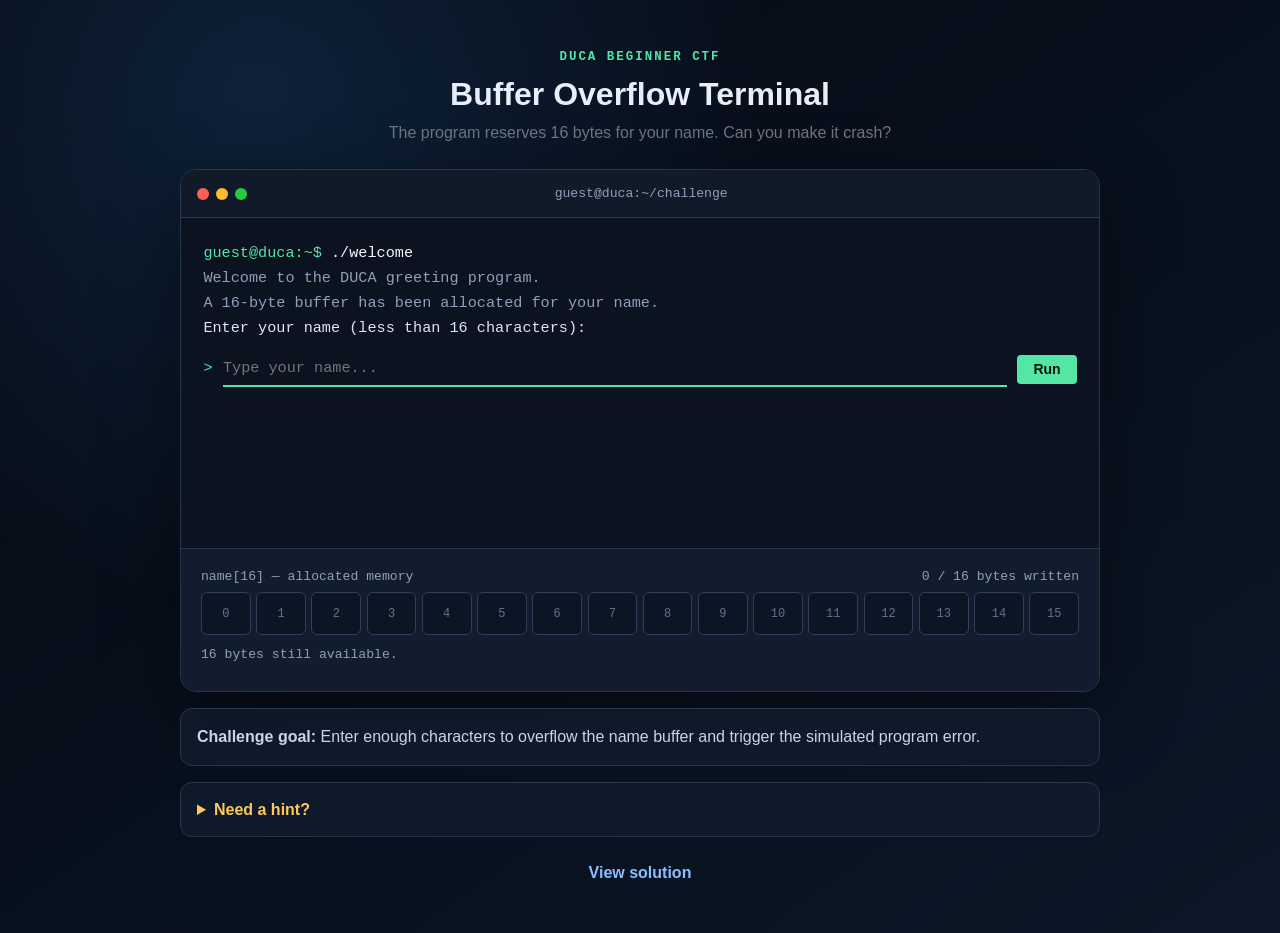
==== buffer-overflow/index.html @ ca961a80 "add challenge three" ====
<!doctype html>
<html lang="en">
<head>
  <meta charset="UTF-8">
  <meta name="viewport" content="width=device-width, initial-scale=1">
  <title>DUCA - Buffer Overflow Terminal</title>
  <link
    href="https://cdn.jsdelivr.net/npm/bootstrap@5.3.3/dist/css/bootstrap.min.css"
    rel="stylesheet"
  >
  <style>
    :root {
      --page-bg: #08111f;
      --terminal-bg: #0b1220;
      --terminal-panel: #111c2e;
      --terminal-border: #29364a;
      --terminal-text: #dce7f5;
      --muted: #8da1ba;
      --green: #55e6a5;
      --red: #ff6b7a;
      --amber: #ffc857;
    }

    * {
      box-sizing: border-box;
    }

    body {
      min-height: 100vh;
      color: #e7eef8;
      background:
        radial-gradient(circle at 20% 10%, rgba(36, 100, 166, 0.24), transparent 32rem),
        linear-gradient(145deg, #060b14 0%, var(--page-bg) 60%, #0c1727 100%);
      font-family: "Segoe UI", sans-serif;
    }

    .page-shell {
      width: min(920px, 100%);
    }

    .eyebrow {
      color: var(--green);
      font-family: "Courier New", monospace;
      font-size: 0.78rem;
      font-weight: 700;
      letter-spacing: 0.16em;
      text-transform: uppercase;
    }

    .terminal {
      overflow: hidden;
      background: var(--terminal-bg);
      border: 1px solid var(--terminal-border);
      border-radius: 16px;
      box-shadow: 0 26px 80px rgba(0, 0, 0, 0.42);
    }

    .terminal-bar {
      display: flex;
      align-items: center;
      min-height: 48px;
      padding: 0.75rem 1rem;
      background: #111a29;
      border-bottom: 1px solid var(--terminal-border);
    }

    .window-dots {
      display: flex;
      gap: 0.45rem;
    }

    .window-dot {
      width: 12px;
      height: 12px;
      border-radius: 50%;
    }

    .window-dot:nth-child(1) {
      background: #ff5f57;
    }

    .window-dot:nth-child(2) {
      background: #febc2e;
    }

    .window-dot:nth-child(3) {
      background: #28c840;
    }

    .terminal-title {
      margin: 0 auto;
      color: var(--muted);
      font: 0.82rem "Courier New", monospace;
      transform: translateX(-24px);
    }

    .terminal-body {
      min-height: 330px;
      padding: 1.4rem;
      color: var(--terminal-text);
      font: 0.95rem/1.65 "Courier New", monospace;
    }

    .terminal-line {
      margin: 0;
      white-space: pre-wrap;
      overflow-wrap: anywhere;
    }

    .prompt {
      color: var(--green);
    }

    .command {
      color: #f4f8fc;
    }

    .terminal-muted {
      color: var(--muted);
    }

    .terminal-error {
      color: var(--red);
      font-weight: 700;
    }

    .terminal-success {
      color: var(--green);
      font-weight: 700;
    }

    .terminal-warning {
      color: var(--amber);
    }

    .terminal-input-row {
      display: flex;
      align-items: center;
      gap: 0.65rem;
      margin-top: 0.7rem;
    }

    .terminal-input {
      min-width: 0;
      flex: 1;
      padding: 0.25rem 0;
      color: #fff;
      caret-color: var(--green);
      background: transparent;
      border: 0;
      border-bottom: 1px solid #40516a;
      border-radius: 0;
      font: inherit;
      outline: none;
    }

    .terminal-input:focus {
      border-bottom-color: var(--green);
      box-shadow: 0 1px 0 var(--green);
    }

    .terminal-input:disabled {
      color: var(--muted);
      opacity: 0.8;
    }

    .run-button {
      color: #06140e;
      background: var(--green);
      border: 0;
      font-family: "Segoe UI", sans-serif;
      font-weight: 700;
    }

    .run-button:hover,
    .run-button:focus {
      color: #06140e;
      background: #79edba;
    }

    .memory-panel {
      padding: 1.25rem;
      background: var(--terminal-panel);
      border-top: 1px solid var(--terminal-border);
    }

    .memory-heading {
      font: 0.82rem "Courier New", monospace;
      color: var(--muted);
    }

    .memory-grid {
      display: grid;
      grid-template-columns: repeat(16, minmax(32px, 1fr));
      gap: 0.35rem;
    }

    .memory-cell {
      display: grid;
      min-height: 43px;
      place-items: center;
      color: #60738c;
      background: #0b1524;
      border: 1px solid #304058;
      border-radius: 6px;
      font: 0.75rem "Courier New", monospace;
      transition: 160ms ease;
    }

    .memory-cell.filled {
      color: #07140f;
      background: var(--green);
      border-color: var(--green);
    }

    .memory-cell.overflowed {
      color: #fff;
      background: var(--red);
      border-color: var(--red);
      box-shadow: 0 0 14px rgba(255, 107, 122, 0.34);
    }

    .overflow-summary {
      min-height: 1.5rem;
      margin-top: 0.75rem;
      color: var(--muted);
      font: 0.82rem "Courier New", monospace;
    }

    .info-card,
    .hint-dropdown {
      color: #c9d6e6;
      background: rgba(17, 28, 46, 0.82);
      border: 1px solid var(--terminal-border);
      border-radius: 12px;
    }

    .hint-dropdown {
      padding: 0.9rem 1rem;
    }

    .hint-dropdown summary {
      color: var(--amber);
      cursor: pointer;
      font-weight: 700;
    }

    .solution-link {
      color: #8abfff;
      font-weight: 600;
      text-decoration: none;
    }

    .solution-link:hover {
      color: #b6d7ff;
      text-decoration: underline;
    }

    @media (max-width: 720px) {
      .memory-grid {
        grid-template-columns: repeat(8, minmax(30px, 1fr));
      }

      .terminal-body {
        min-height: 370px;
        padding: 1rem;
        font-size: 0.84rem;
      }

      .terminal-input-row {
        align-items: stretch;
        flex-wrap: wrap;
      }

      .terminal-input {
        width: calc(100% - 2rem);
      }

      .run-button {
        width: 100%;
      }
    }
  </style>
</head>
<body>
  <main class="container py-5">
    <div class="page-shell mx-auto">
      <header class="text-center mb-4">
        <div class="eyebrow mb-2">DUCA beginner CTF</div>
        <h1 class="h2 fw-bold mb-2">Buffer Overflow Terminal</h1>
        <p class="text-secondary mb-0">
          The program reserves 16 bytes for your name. Can you make it crash?
        </p>
      </header>

      <section class="terminal" aria-label="Simulated vulnerable terminal">
        <div class="terminal-bar">
          <div class="window-dots" aria-hidden="true">
            <span class="window-dot"></span>
            <span class="window-dot"></span>
            <span class="window-dot"></span>
          </div>
          <p class="terminal-title">guest@duca:~/challenge</p>
        </div>

        <div class="terminal-body" id="terminalOutput" aria-live="polite">
          <p class="terminal-line"><span class="prompt">guest@duca:~$</span> <span class="command">./welcome</span></p>
          <p class="terminal-line terminal-muted">Welcome to the DUCA greeting program.</p>
          <p class="terminal-line terminal-muted">A 16-byte buffer has been allocated for your name.</p>
          <p class="terminal-line">Enter your name (less than 16 characters):</p>

          <form id="nameForm" class="terminal-input-row" autocomplete="off">
            <span class="prompt">&gt;</span>
            <label for="nameInput" class="visually-hidden">Enter your name</label>
            <input
              id="nameInput"
              class="terminal-input"
              type="text"
              placeholder="Type your name..."
              spellcheck="false"
              autofocus
            >
            <button class="btn btn-sm run-button px-3" type="submit">Run</button>
          </form>

          <div id="resultOutput"></div>
        </div>

        <div class="memory-panel">
          <div class="d-flex flex-wrap justify-content-between gap-2 mb-2">
            <span class="memory-heading">name[16] — allocated memory</span>
            <span class="memory-heading" id="byteCounter">0 / 16 bytes written</span>
          </div>
          <div class="memory-grid" id="memoryGrid" aria-label="Sixteen-byte memory buffer"></div>
          <div class="overflow-summary" id="overflowSummary">
            Waiting for input…
          </div>
        </div>
      </section>

      <div class="info-card p-3 mt-3">
        <strong>Challenge goal:</strong> Enter enough characters to overflow the name buffer and
        trigger the simulated program error.
      </div>

      <details class="hint-dropdown mt-3">
        <summary>Need a hint?</summary>
        <p class="mb-0 mt-2">
          The program asks for fewer than 16 characters, but it does not actually stop you from
          typing more. Try a much longer name—around 40 characters.
        </p>
      </details>

      <footer class="text-center mt-4">
        <a
          class="solution-link"
          href="https://github.com/hirusha-adi/uni-deakin-duca-26-t2-oweek-ctf/blob/main/buffer-overflow/README.md"
          target="_blank"
          rel="noopener noreferrer"
        >
          View solution
        </a>
      </footer>
    </div>
  </main>

  <script>
    const BUFFER_SIZE = 16;
    const SAFE_NAME_LENGTH = BUFFER_SIZE - 1;
    const DRAMATIC_CRASH_LENGTH = 40;

    const nameForm = document.getElementById("nameForm");
    const nameInput = document.getElementById("nameInput");
    const resultOutput = document.getElementById("resultOutput");
    const memoryGrid = document.getElementById("memoryGrid");
    const byteCounter = document.getElementById("byteCounter");
    const overflowSummary = document.getElementById("overflowSummary");

    function printableCharacter(character) {
      return character === " " ? "·" : character;
    }

    function renderMemory(value) {
      memoryGrid.innerHTML = "";

      for (let index = 0; index < BUFFER_SIZE; index += 1) {
        const cell = document.createElement("span");
        cell.className = "memory-cell";
        cell.textContent = value[index] ? printableCharacter(value[index]) : index;
        cell.title = value[index]
          ? `Byte ${index}: "${value[index]}"`
          : `Byte ${index}: empty`;

        if (value[index]) {
          cell.classList.add("filled");
        }

        if (value.length >= BUFFER_SIZE && index === BUFFER_SIZE - 1) {
          cell.classList.remove("filled");
          cell.classList.add("overflowed");
        }

        memoryGrid.appendChild(cell);
      }

      byteCounter.textContent = `${value.length} / ${BUFFER_SIZE} bytes written`;

      if (value.length > BUFFER_SIZE) {
        const extraBytes = value.length - BUFFER_SIZE;
        overflowSummary.innerHTML =
          `<span class="terminal-error">Overflow:</span> ${extraBytes} byte${extraBytes === 1 ? "" : "s"} spilled into adjacent memory.`;
      } else if (value.length === BUFFER_SIZE) {
        overflowSummary.innerHTML =
          '<span class="terminal-warning">Buffer full:</span> no room remains for the string terminator.';
      } else {
        const remainingBytes = BUFFER_SIZE - value.length;
        overflowSummary.textContent =
          `${remainingBytes} byte${remainingBytes === 1 ? "" : "s"} still available.`;
      }
    }

    function resetTerminal() {
      resultOutput.innerHTML = "";
      nameInput.value = "";
      nameInput.disabled = false;
      nameInput.focus();
      renderMemory("");
    }

    function showResult(value) {
      const escapedValue = document.createElement("span");
      escapedValue.textContent = value;

      if (value.length <= SAFE_NAME_LENGTH) {
        resultOutput.innerHTML = `
          <p class="terminal-line mt-2">Hello, <span class="terminal-success"></span>!</p>
          <p class="terminal-line terminal-muted">Program exited normally.</p>
        `;
        resultOutput.querySelector(".terminal-success").replaceChildren(escapedValue);
        return;
      }

      const overwrittenBytes = value.length - BUFFER_SIZE;
      const crashMessage = value.length >= DRAMATIC_CRASH_LENGTH
        ? "*** stack smashing detected ***: terminated"
        : "error: destination buffer is too small for this input";
      const writeDescription = value.length === BUFFER_SIZE
        ? `${value.length} characters plus a string terminator`
        : `${value.length} bytes`;
      const corruptionSummary = value.length === BUFFER_SIZE
        ? "The terminating null byte would land outside name[16]."
        : `${overwrittenBytes} byte${overwrittenBytes === 1 ? "" : "s"} reached memory outside name[16].`;

      resultOutput.innerHTML = `
        <p class="terminal-line mt-2 terminal-warning">Writing ${writeDescription} to name[16]...</p>
        <p class="terminal-line terminal-error">${crashMessage}</p>
        <p class="terminal-line terminal-error">Segmentation fault (core dumped)</p>
        <p class="terminal-line terminal-success mt-2">[CHALLENGE COMPLETE] You overflowed the buffer!</p>
        <p class="terminal-line terminal-muted">${corruptionSummary}</p>
        <button type="button" class="btn btn-sm btn-outline-light mt-3" id="restartButton">
          Restart program
        </button>
      `;

      nameInput.disabled = true;
      document.getElementById("restartButton").addEventListener("click", resetTerminal);
    }

    nameInput.addEventListener("input", function () {
      renderMemory(nameInput.value);
      resultOutput.innerHTML = "";
    });

    nameForm.addEventListener("submit", function (event) {
      event.preventDefault();

      const value = nameInput.value;
      renderMemory(value);

      if (!value) {
        resultOutput.innerHTML =
          '<p class="terminal-line terminal-error mt-2">error: name cannot be empty</p>';
        return;
      }

      showResult(value);
    });

    renderMemory("");
  </script>
</body>
</html>
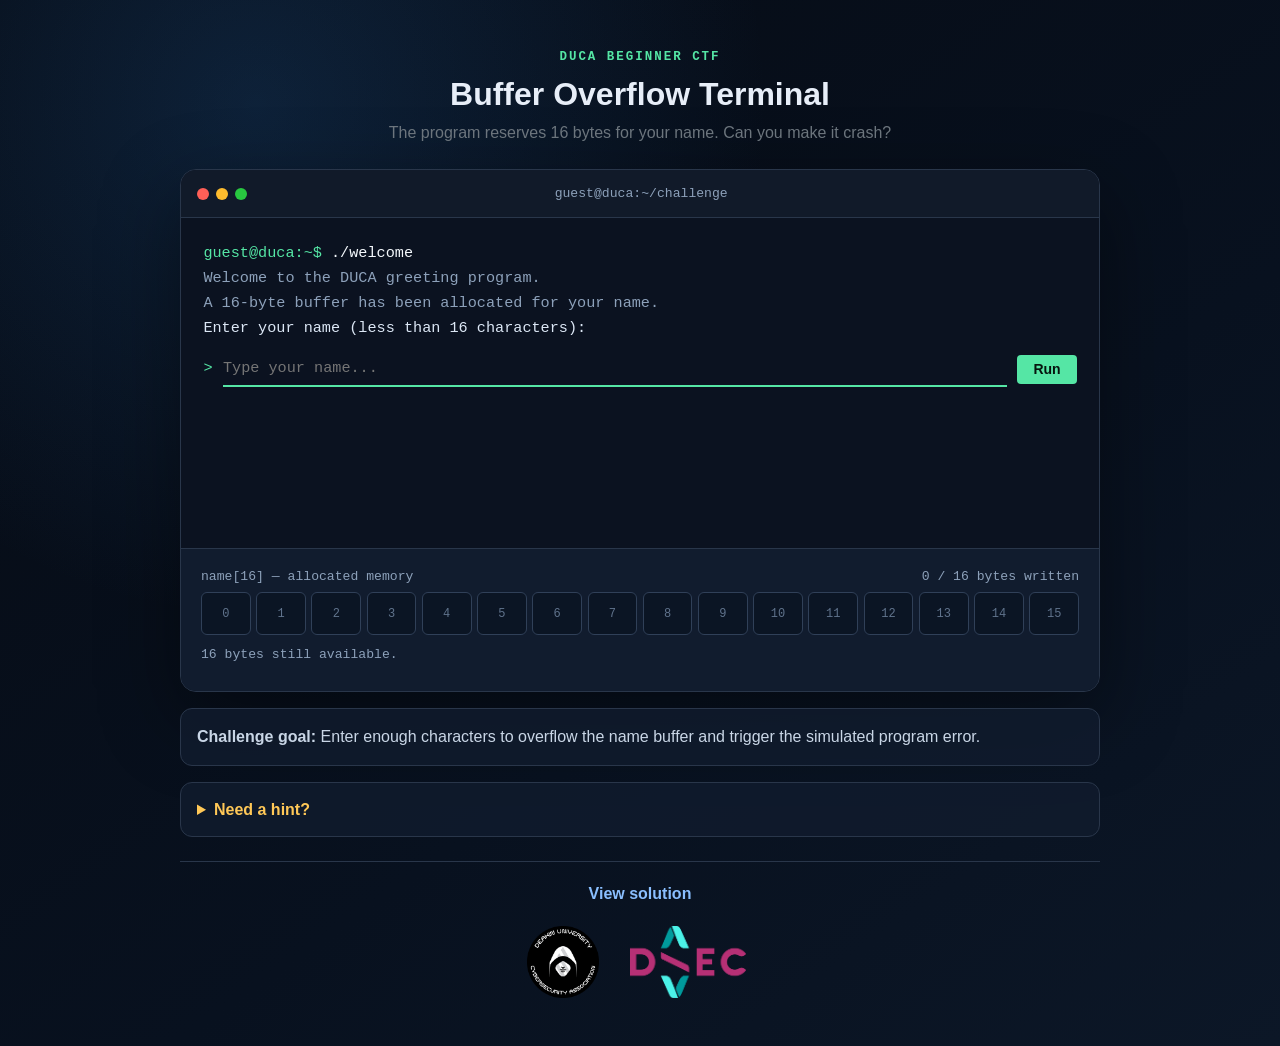
==== commit f2a17109: "add footer" ====
--- a/buffer-overflow/index.html
+++ b/buffer-overflow/index.html
@@ -256,6 +256,34 @@
       text-decoration: underline;
     }
 
+    .brand-footer {
+      padding-top: 1.25rem;
+      border-top: 1px solid var(--terminal-border);
+    }
+
+    .brand-logos {
+      display: flex;
+      align-items: center;
+      justify-content: center;
+      gap: 1.5rem;
+      margin-top: 1.25rem;
+    }
+
+    .brand-logo {
+      display: block;
+      object-fit: contain;
+    }
+
+    .brand-logo-duca {
+      width: 72px;
+      height: 72px;
+    }
+
+    .brand-logo-dsec {
+      width: 130px;
+      height: 72px;
+    }
+
     @media (max-width: 720px) {
       .memory-grid {
         grid-template-columns: repeat(8, minmax(30px, 1fr));
@@ -351,7 +379,7 @@
         </p>
       </details>
 
-      <footer class="text-center mt-4">
+      <footer class="brand-footer text-center mt-4">
         <a
           class="solution-link"
           href="https://github.com/hirusha-adi/uni-deakin-duca-26-t2-oweek-ctf/blob/main/buffer-overflow/README.md"
@@ -360,6 +388,18 @@
         >
           View solution
         </a>
+        <div class="brand-logos" aria-label="Event organisers">
+          <img
+            class="brand-logo brand-logo-duca"
+            src="../_common/duca.png"
+            alt="Deakin University Cybersecurity Association"
+          >
+          <img
+            class="brand-logo brand-logo-dsec"
+            src="../_common/dsec.png"
+            alt="Deakin Software Engineering Club"
+          >
+        </div>
       </footer>
     </div>
   </main>
